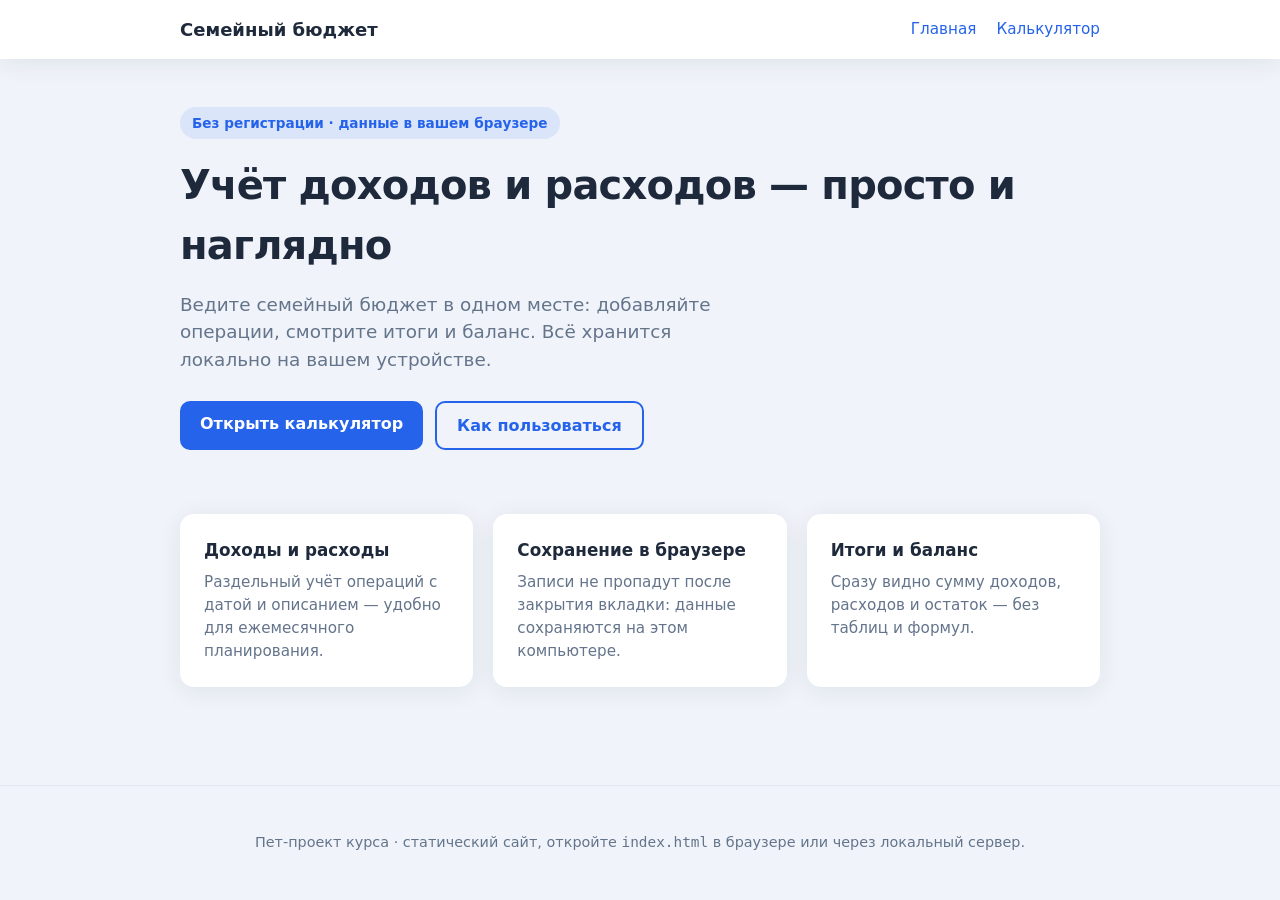
==== index.html @ 05870880 "Add files via upload" ====
<!DOCTYPE html>
<html lang="ru">
<head>
  <meta charset="UTF-8">
  <meta name="viewport" content="width=device-width, initial-scale=1.0">
  <meta name="description" content="Простой учёт семейного бюджета в браузере — доходы, расходы и баланс.">
  <title>Семейный бюджет — главная</title>
  <link rel="stylesheet" href="css/style.css">
</head>
<body style="display: flex; flex-direction: column; min-height: 100vh;">
  <header class="site-header">
    <div class="site-header__inner">
      <a class="logo" href="index.html">Семейный бюджет</a>
      <nav class="nav" aria-label="Основная навигация">
        <a href="index.html">Главная</a>
        <a href="budget.html">Калькулятор</a>
      </nav>
    </div>
  </header>

  <main>
    <section class="hero">
      <span class="hero__badge">Без регистрации · данные в вашем браузере</span>
      <h1>Учёт доходов и расходов — просто и наглядно</h1>
      <p class="hero__lead">
        Ведите семейный бюджет в одном месте: добавляйте операции, смотрите итоги и баланс.
        Всё хранится локально на вашем устройстве.
      </p>
      <div class="hero__actions">
        <a class="btn btn--primary" href="budget.html">Открыть калькулятор</a>
        <a class="btn btn--ghost" href="budget.html#how">Как пользоваться</a>
      </div>
    </section>

    <section class="features" aria-labelledby="features-title">
      <h2 id="features-title" class="visually-hidden">Возможности</h2>
      <article class="feature-card">
        <h3>Доходы и расходы</h3>
        <p>Раздельный учёт операций с датой и описанием — удобно для ежемесячного планирования.</p>
      </article>
      <article class="feature-card">
        <h3>Сохранение в браузере</h3>
        <p>Записи не пропадут после закрытия вкладки: данные сохраняются на этом компьютере.</p>
      </article>
      <article class="feature-card">
        <h3>Итоги и баланс</h3>
        <p>Сразу видно сумму доходов, расходов и остаток — без таблиц и формул.</p>
      </article>
    </section>
  </main>

  <footer class="site-footer">
    <p>Пет-проект курса · статический сайт, откройте <code>index.html</code> в браузере или через локальный сервер.</p>
  </footer>
</body>
</html>
---- css/style.css ----
/* Общие переменные и сброс */
:root {
  --bg: #f0f4fa;
  --surface: #ffffff;
  --text: #1e293b;
  --muted: #64748b;
  --accent: #2563eb;
  --accent-hover: #1d4ed8;
  --success: #059669;
  --danger: #dc2626;
  --radius: 14px;
  --shadow: 0 4px 24px rgba(15, 23, 42, 0.08);
  --font: "Segoe UI", system-ui, -apple-system, sans-serif;
}

*,
*::before,
*::after {
  box-sizing: border-box;
}

body {
  margin: 0;
  font-family: var(--font);
  background: var(--bg);
  color: var(--text);
  line-height: 1.5;
  min-height: 100vh;
}

a {
  color: var(--accent);
  text-decoration: none;
}

a:hover {
  text-decoration: underline;
}

/* Шапка */
.site-header {
  background: var(--surface);
  box-shadow: var(--shadow);
  position: sticky;
  top: 0;
  z-index: 10;
}

.site-header__inner {
  max-width: 960px;
  margin: 0 auto;
  padding: 1rem 1.25rem;
  display: flex;
  align-items: center;
  justify-content: space-between;
  gap: 1rem;
}

.logo {
  font-weight: 700;
  font-size: 1.125rem;
  color: var(--text);
  text-decoration: none;
}

.logo:hover {
  text-decoration: none;
  color: var(--accent);
}

.nav {
  display: flex;
  gap: 1.25rem;
  align-items: center;
}

.nav a {
  font-size: 0.95rem;
}

/* Кнопки */
.btn {
  display: inline-block;
  padding: 0.65rem 1.25rem;
  border-radius: 10px;
  font-size: 1rem;
  font-weight: 600;
  border: none;
  cursor: pointer;
  font-family: inherit;
  text-decoration: none;
  transition: background 0.15s, transform 0.1s;
}

.btn:active {
  transform: scale(0.98);
}

.btn--primary {
  background: var(--accent);
  color: #fff;
}

.btn--primary:hover {
  background: var(--accent-hover);
  text-decoration: none;
  color: #fff;
}

.btn--ghost {
  background: transparent;
  color: var(--accent);
  border: 2px solid var(--accent);
}

.btn--ghost:hover {
  background: rgba(37, 99, 235, 0.08);
  text-decoration: none;
}

.btn--small {
  padding: 0.35rem 0.65rem;
  font-size: 0.85rem;
}

.btn--danger {
  background: #fef2f2;
  color: var(--danger);
  border: 1px solid #fecaca;
}

.btn--danger:hover {
  background: #fee2e2;
}

/* Лендинг */
.hero {
  max-width: 960px;
  margin: 0 auto;
  padding: 3rem 1.25rem 4rem;
}

.hero__badge {
  display: inline-block;
  background: rgba(37, 99, 235, 0.1);
  color: var(--accent);
  padding: 0.35rem 0.75rem;
  border-radius: 999px;
  font-size: 0.85rem;
  font-weight: 600;
  margin-bottom: 1rem;
}

.hero h1 {
  font-size: clamp(1.75rem, 4vw, 2.5rem);
  margin: 0 0 1rem;
  letter-spacing: -0.02em;
}

.hero__lead {
  font-size: 1.15rem;
  color: var(--muted);
  max-width: 36rem;
  margin: 0 0 1.75rem;
}

.hero__actions {
  display: flex;
  flex-wrap: wrap;
  gap: 0.75rem;
}

.features {
  max-width: 960px;
  margin: 0 auto;
  padding: 0 1.25rem 4rem;
  display: grid;
  grid-template-columns: repeat(auto-fit, minmax(240px, 1fr));
  gap: 1.25rem;
}

.feature-card {
  background: var(--surface);
  padding: 1.5rem;
  border-radius: var(--radius);
  box-shadow: var(--shadow);
}

.feature-card h3 {
  margin: 0 0 0.5rem;
  font-size: 1.05rem;
}

.feature-card p {
  margin: 0;
  color: var(--muted);
  font-size: 0.95rem;
}

.site-footer {
  text-align: center;
  padding: 2rem 1rem;
  color: var(--muted);
  font-size: 0.9rem;
  border-top: 1px solid #e2e8f0;
  margin-top: auto;
}

/* Страница приложения */
.page {
  max-width: 900px;
  margin: 0 auto;
  padding: 1.5rem 1.25rem 3rem;
}

.page h1 {
  margin: 0 0 0.5rem;
  font-size: 1.75rem;
}

.page__intro {
  color: var(--muted);
  margin: 0 0 1.5rem;
}

.card {
  background: var(--surface);
  padding: 1.25rem 1.5rem;
  border-radius: var(--radius);
  margin-bottom: 1.25rem;
  box-shadow: var(--shadow);
}

.card h3 {
  margin: 0 0 1rem;
  font-size: 1.1rem;
}

.form-row {
  display: grid;
  gap: 0.75rem;
  margin-bottom: 0.75rem;
}

@media (min-width: 600px) {
  .form-row--2 {
    grid-template-columns: 1fr 1fr;
  }
}

label {
  display: block;
  font-size: 0.85rem;
  font-weight: 600;
  color: var(--muted);
  margin-bottom: 0.25rem;
}

input,
select,
button {
  font-family: inherit;
}

input,
select {
  width: 100%;
  padding: 0.65rem 0.75rem;
  border: 1px solid #cbd5e1;
  border-radius: 8px;
  font-size: 1rem;
}

input:focus,
select:focus {
  outline: none;
  border-color: var(--accent);
  box-shadow: 0 0 0 3px rgba(37, 99, 235, 0.2);
}

.btn-block {
  width: 100%;
  margin-top: 0.5rem;
}

.totals {
  display: grid;
  grid-template-columns: repeat(auto-fit, minmax(140px, 1fr));
  gap: 1rem;
}

.totals__item {
  padding: 0.75rem;
  background: #f8fafc;
  border-radius: 10px;
}

.totals__label {
  font-size: 0.8rem;
  color: var(--muted);
  text-transform: uppercase;
  letter-spacing: 0.04em;
}

.totals__value {
  font-size: 1.35rem;
  font-weight: 700;
}

.totals__value--income {
  color: var(--success);
}

.totals__value--expense {
  color: var(--danger);
}

.totals__value--balance {
  color: var(--accent);
}

.table-wrap {
  overflow-x: auto;
}

table {
  width: 100%;
  border-collapse: collapse;
  font-size: 0.95rem;
}

th,
td {
  padding: 0.65rem 0.5rem;
  text-align: left;
  border-bottom: 1px solid #e2e8f0;
}

th {
  font-size: 0.8rem;
  text-transform: uppercase;
  letter-spacing: 0.03em;
  color: var(--muted);
}

tbody tr:hover {
  background: #f8fafc;
}

.empty-hint {
  text-align: center;
  color: var(--muted);
  padding: 2rem !important;
}

.toolbar {
  display: flex;
  flex-wrap: wrap;
  gap: 0.5rem;
  align-items: center;
  margin-bottom: 1rem;
}

.visually-hidden {
  position: absolute;
  width: 1px;
  height: 1px;
  padding: 0;
  margin: -1px;
  overflow: hidden;
  clip: rect(0, 0, 0, 0);
  white-space: nowrap;
  border: 0;
}
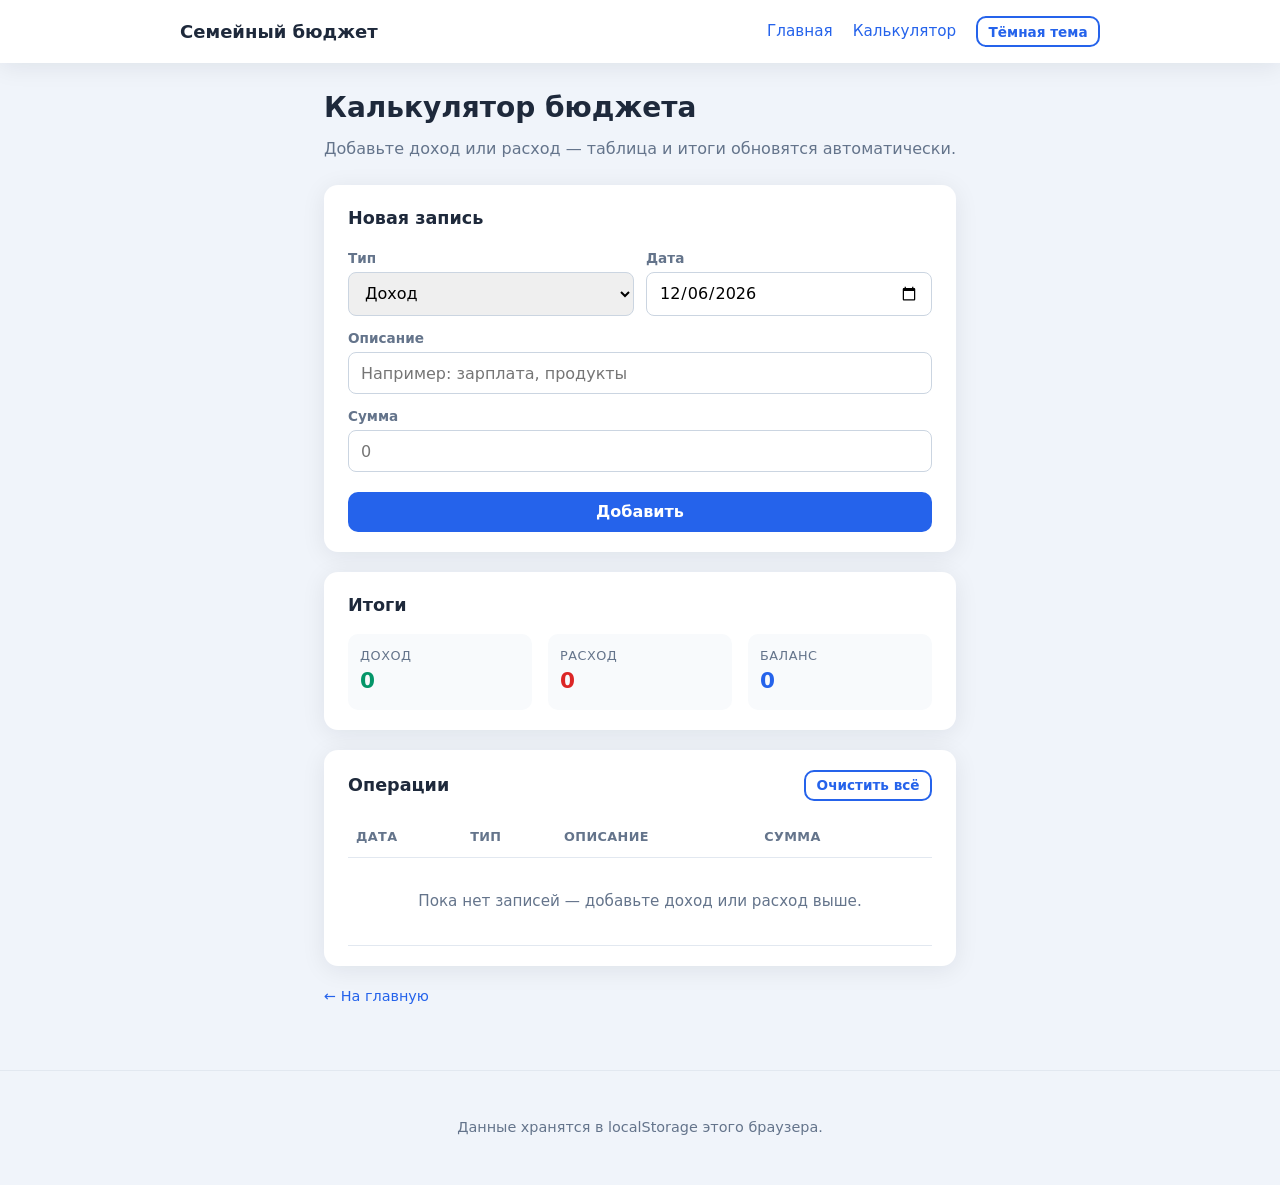
==== commit c0c589b8: "Update index.html" ====
--- a/index.html
+++ b/index.html
@@ -3,9 +3,23 @@
 <head>
   <meta charset="UTF-8">
   <meta name="viewport" content="width=device-width, initial-scale=1.0">
-  <meta name="description" content="Простой учёт семейного бюджета в браузере — доходы, расходы и баланс.">
-  <title>Семейный бюджет — главная</title>
+  <meta name="description" content="Калькулятор семейного бюджета: доходы, расходы, таблица операций.">
+  <title>Калькулятор бюджета</title>
   <link rel="stylesheet" href="css/style.css">
+  <script>
+    (function () {
+      function effectiveTheme() {
+        try {
+          var s = localStorage.getItem("site-theme");
+          if (s === "light" || s === "dark") return s;
+        } catch (e) {}
+        return window.matchMedia("(prefers-color-scheme: dark)").matches
+          ? "dark"
+          : "light";
+      }
+      document.documentElement.setAttribute("data-theme", effectiveTheme());
+    })();
+  </script>
 </head>
 <body style="display: flex; flex-direction: column; min-height: 100vh;">
   <header class="site-header">
@@ -13,44 +27,104 @@
       <a class="logo" href="index.html">Семейный бюджет</a>
       <nav class="nav" aria-label="Основная навигация">
         <a href="index.html">Главная</a>
-        <a href="budget.html">Калькулятор</a>
+        <a href="budget.html" aria-current="page">Калькулятор</a>
+        <button
+          type="button"
+          class="btn btn--ghost btn--small"
+          id="theme-toggle"
+          aria-pressed="false"
+          aria-label="Включить тёмную тему"
+        >
+          Тёмная тема
+        </button>
       </nav>
     </div>
   </header>
 
-  <main>
-    <section class="hero">
-      <span class="hero__badge">Без регистрации · данные в вашем браузере</span>
-      <h1>Учёт доходов и расходов — просто и наглядно</h1>
-      <p class="hero__lead">
-        Ведите семейный бюджет в одном месте: добавляйте операции, смотрите итоги и баланс.
-        Всё хранится локально на вашем устройстве.
-      </p>
-      <div class="hero__actions">
-        <a class="btn btn--primary" href="budget.html">Открыть калькулятор</a>
-        <a class="btn btn--ghost" href="budget.html#how">Как пользоваться</a>
+  <main class="page">
+    <h1>Калькулятор бюджета</h1>
+    <p class="page__intro">Добавьте доход или расход — таблица и итоги обновятся автоматически.</p>
+
+    <div class="card" id="how">
+      <h3>Новая запись</h3>
+      <div class="form-row form-row--2">
+        <div>
+          <label for="type">Тип</label>
+          <select id="type">
+            <option value="income">Доход</option>
+            <option value="expense">Расход</option>
+          </select>
+        </div>
+        <div>
+          <label for="date">Дата</label>
+          <input id="date" type="date" autocomplete="off">
+        </div>
       </div>
-    </section>
+      <div class="form-row">
+        <div>
+          <label for="description">Описание</label>
+          <input id="description" type="text" placeholder="Например: зарплата, продукты" autocomplete="off">
+        </div>
+      </div>
+      <div class="form-row">
+        <div>
+          <label for="amount">Сумма</label>
+          <input id="amount" type="number" min="0" step="0.01" placeholder="0" inputmode="decimal">
+        </div>
+      </div>
+      <button type="button" class="btn btn--primary btn-block" onclick="addEntry()">Добавить</button>
+    </div>
 
-    <section class="features" aria-labelledby="features-title">
-      <h2 id="features-title" class="visually-hidden">Возможности</h2>
-      <article class="feature-card">
-        <h3>Доходы и расходы</h3>
-        <p>Раздельный учёт операций с датой и описанием — удобно для ежемесячного планирования.</p>
-      </article>
-      <article class="feature-card">
-        <h3>Сохранение в браузере</h3>
-        <p>Записи не пропадут после закрытия вкладки: данные сохраняются на этом компьютере.</p>
-      </article>
-      <article class="feature-card">
-        <h3>Итоги и баланс</h3>
-        <p>Сразу видно сумму доходов, расходов и остаток — без таблиц и формул.</p>
-      </article>
-    </section>
+    <div class="card">
+      <h3>Итоги</h3>
+      <div class="totals">
+        <div class="totals__item">
+          <div class="totals__label">Доход</div>
+          <div class="totals__value totals__value--income" id="income">0</div>
+        </div>
+        <div class="totals__item">
+          <div class="totals__label">Расход</div>
+          <div class="totals__value totals__value--expense" id="expense">0</div>
+        </div>
+        <div class="totals__item">
+          <div class="totals__label">Баланс</div>
+          <div class="totals__value totals__value--balance" id="balance">0</div>
+        </div>
+      </div>
+    </div>
+
+    <div class="card">
+      <div class="toolbar">
+        <h3 style="margin: 0; flex: 1;">Операции</h3>
+        <button type="button" class="btn btn--ghost btn--small" onclick="clearAll()">Очистить всё</button>
+      </div>
+      <div class="table-wrap">
+        <table>
+          <thead>
+            <tr>
+              <th>Дата</th>
+              <th>Тип</th>
+              <th>Описание</th>
+              <th>Сумма</th>
+              <th></th>
+            </tr>
+          </thead>
+          <tbody id="list"></tbody>
+        </table>
+      </div>
+    </div>
+
+    <p style="color: var(--muted); font-size: 0.9rem; margin-top: 0;">
+      <a href="index.html">← На главную</a>
+    </p>
   </main>
 
   <footer class="site-footer">
-    <p>Пет-проект курса · статический сайт, откройте <code>index.html</code> в браузере или через локальный сервер.</p>
+    <p>Данные хранятся в localStorage этого браузера.</p>
   </footer>
+
+  <script src="js/theme.js"></script>
+  <script src="js/budget.js"></script>
 </body>
 </html>
+
